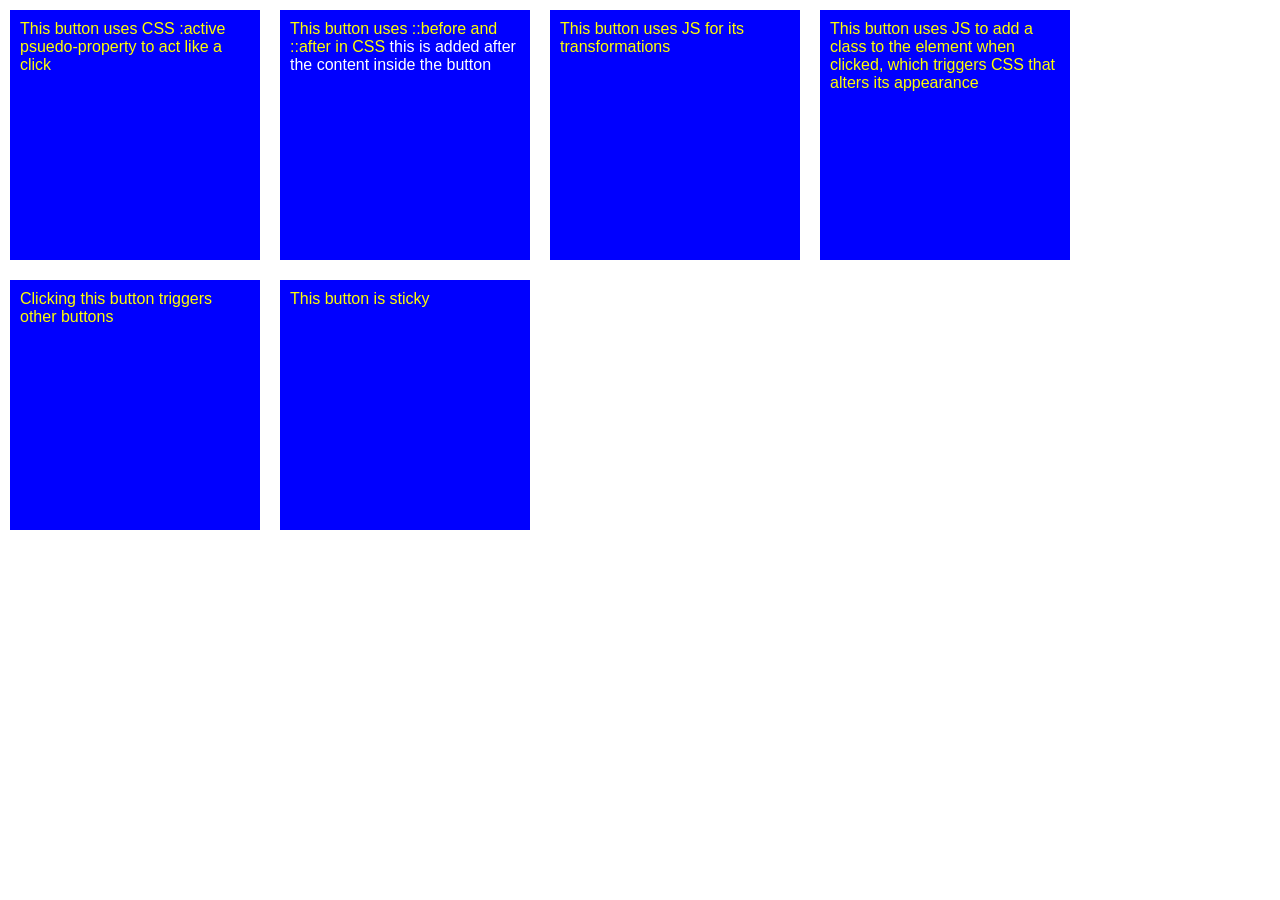
==== person_1/index.html @ cc3590e3 "initial" ====
<!DOCTYPE html>
<html>

<head>
    <title>50 Results Charrette</title>
    <meta charset="utf-8" />
    <link rel="stylesheet" href="assets/main.css" type="text/css" />

    <!-- jquery -->
    <script src="https://code.jquery.com/jquery-1.10.2.js"></script>
    <script src="assets/script.js"></script>

</head>

<body>
  <div class="container">
    <!-- item 1 -->
    <div class="item" id="button-1">
        This button uses CSS :active psuedo-property to act like a click
    </div>
    <!-- item 2 -->
    <div class="item" id="button-2">
        This button uses ::before and ::after in CSS
    </div>
    <!-- item 3 -->
    <div class="item" id="button-3">
        This button uses JS for its transformations
    </div>
    <!-- item 4 -->
    <div class="item" id="button-4">
        This button uses JS to add a class to the element when clicked, which triggers CSS that alters its appearance
    </div>
    <!-- item 5 -->
    <div class="item" id="button-5">
        Clicking this button triggers other buttons
    </div>
    <!-- item 6 -->
    <div class="item" id="button-6">
        This button is sticky
    </div>
  </div>
</body>
</html>
---- person_1/assets/main.css ----
/* reset padding and margins */

* {
	margin: 0px;
	padding: 0px;
}

body {
	font-family: helvetica, arial, sans-serif;
}

/* container */

.container {
	position: relative;
}

/* items */

.item {
	height: 250px;
	width: 250px;
	background: blue;
	color: yellow;
	margin: 10px;
	padding: 10px;
	box-sizing: border-box;
	float: left; 
	transition: all 500ms ease; 

	cursor: pointer;
}

/* example button 1 */

#button-1:hover {
	transform: rotate(90deg) scale(1.5);
	opacity: .3;
}

#button-1:active {
	background: pink;
	opacity: 1;
}

/* example button 2 */

#button-2::after {
	content: 'this is added after the content inside the button';
	color: white;
}


#button-2:hover::after {
	content: 'this text changes on hover';
	color: red;
}

/* example button 3 is changed only via js */

/* example button 4 */
#button-4.gradient-background {
	background: linear-gradient(blue, pink);
	color: transparent;
}

/* example button 5 */
.circle {
	border-radius: 125px;
}

/* example button 6 */
#button-6{
	transition: none; 
}
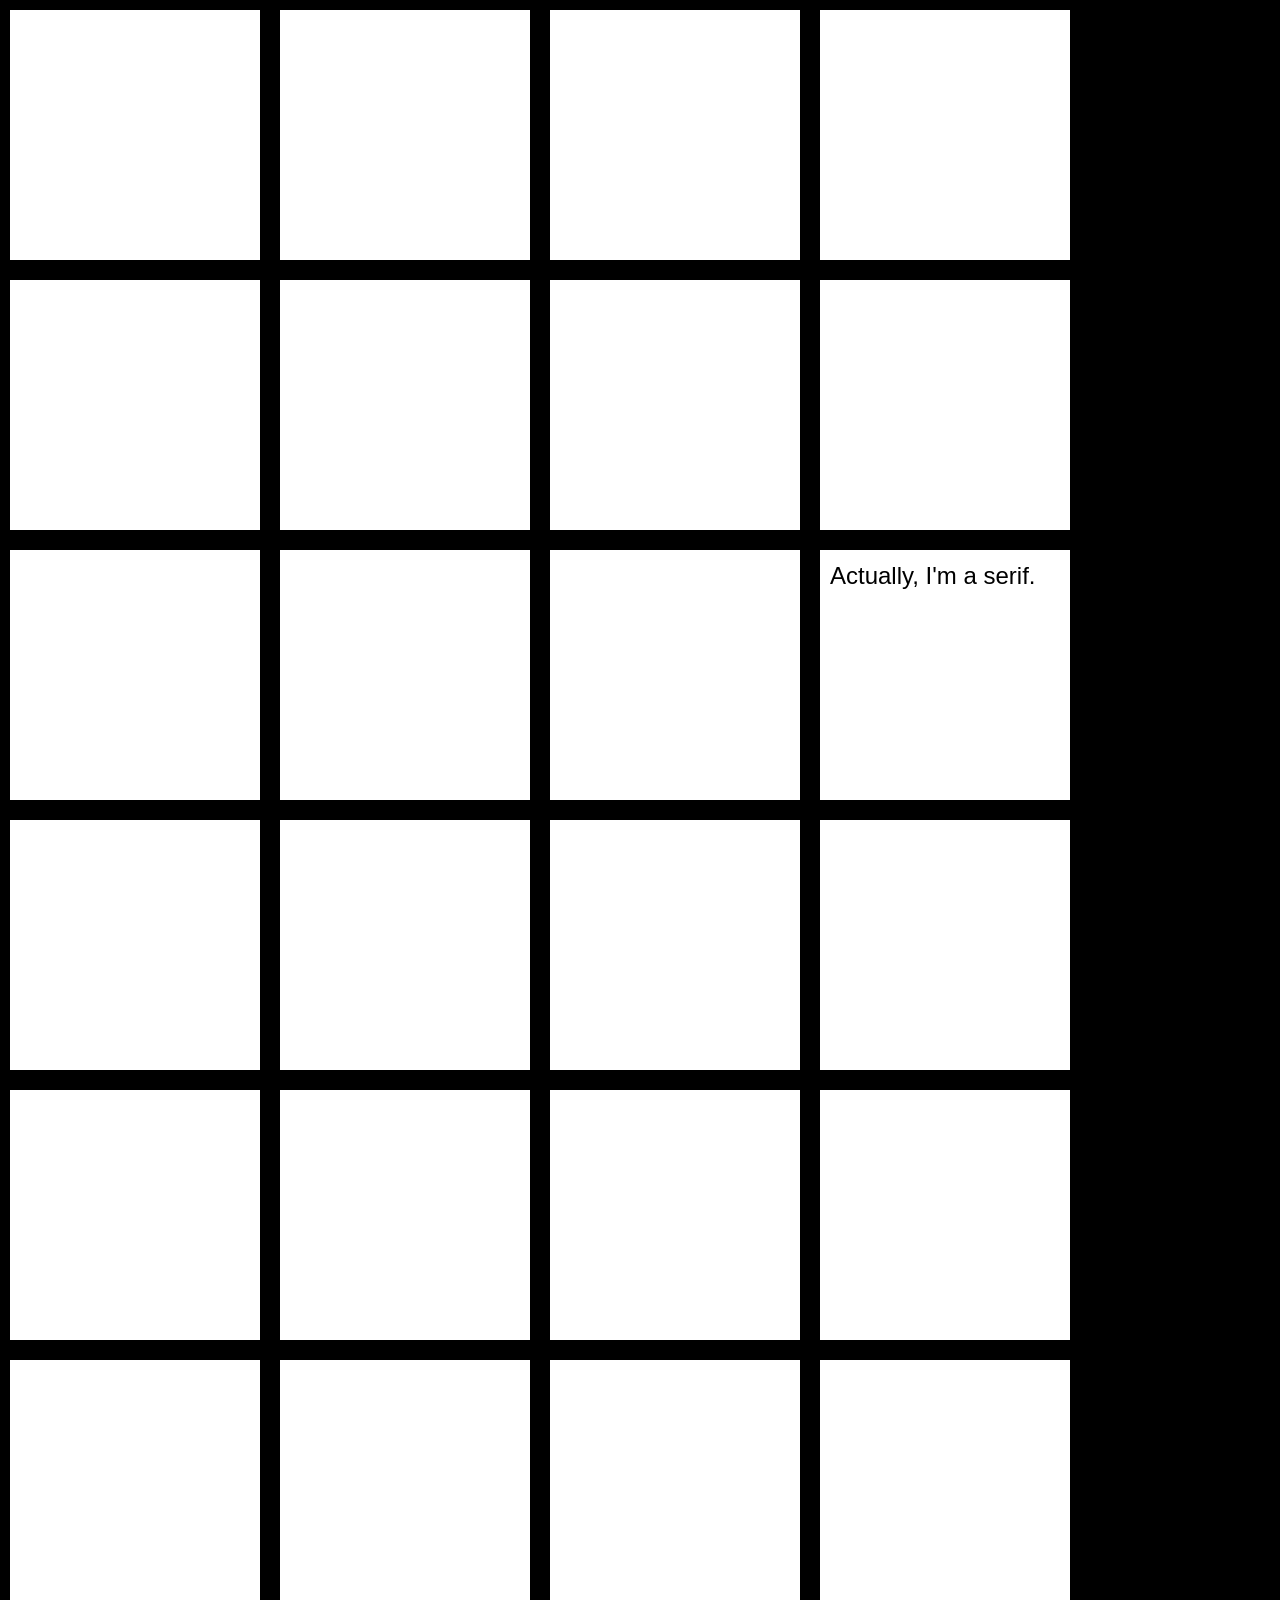
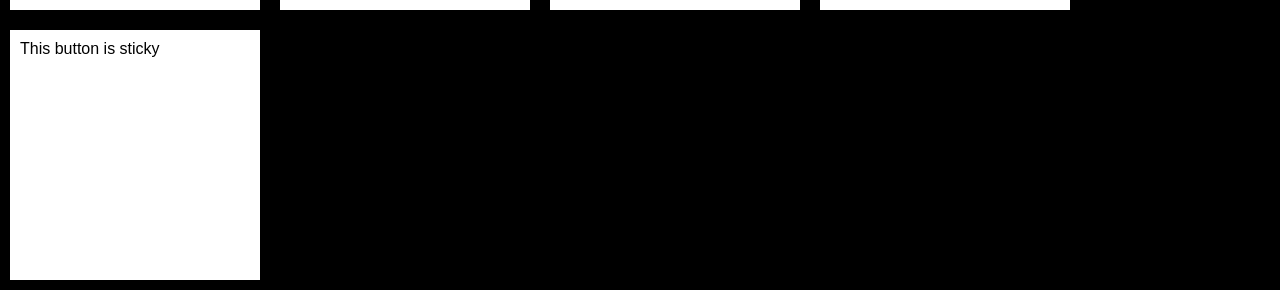
==== commit 1f0d834e: "person1 done" ====
--- a/person_1/index.html
+++ b/person_1/index.html
@@ -15,30 +15,113 @@
 
 <body>
   <div class="container">
-    <!-- item 1 -->
+
     <div class="item" id="button-1">
-        This button uses CSS :active psuedo-property to act like a click
+        <!-- This button uses CSS :active psuedo-property to act like a click -->
     </div>
-    <!-- item 2 -->
+
     <div class="item" id="button-2">
-        This button uses ::before and ::after in CSS
+        <!-- This button uses ::before and ::after in CSS -->
     </div>
-    <!-- item 3 -->
+
     <div class="item" id="button-3">
-        This button uses JS for its transformations
+        <!-- This button uses JS for its transformations -->
     </div>
-    <!-- item 4 -->
+
     <div class="item" id="button-4">
-        This button uses JS to add a class to the element when clicked, which triggers CSS that alters its appearance
+        <!-- This button uses JS to add a class to the element when clicked, which triggers CSS that alters its appearance -->
     </div>
-    <!-- item 5 -->
+
     <div class="item" id="button-5">
-        Clicking this button triggers other buttons
+        <!-- Clicking this button triggers other buttons -->
     </div>
-    <!-- item 6 -->
+
     <div class="item" id="button-6">
+        <!-- This button is sticky -->
+    </div>
+
+    <div class="item" id="button-7">
+        <!-- bright -->
+    </div>
+
+    <div class="item" id="button-8">
+        <!-- all circle -->
+    </div>
+
+    <div class="item" id="button-9">
+        <!-- turn black -->
+    </div>
+
+    <div class="item" id="button-10">
+        <!-- dots -->
+    </div>
+
+    <div class="item" id="button-11">
+
+        <!-- blur -->
+    </div>
+
+    <div class="item" id="button-12">
+        <span>  Actually, I'm a serif.</span>
+        <!-- fontchange -->
+    </div>
+
+    <div class="item" id="button-13">
+        <!-- everybody narrow -->
+    </div>
+
+    <div class="item" id="button-14">
+        <!-- everybody short -->
+    </div>
+
+    <div class="item" id="button-15">
+        <!-- hide -->
+    </div>
+
+    <div class="item" id="button-16">
+        <!-- all black -->
+    </div>
+
+    <div class="item" id="button-17">
+        <!-- go width -->
+    </div>
+
+    <div class="item" id="button-18">
+        <!-- margin left -->
+    </div>
+
+    <div class="item" id="button-19">
+        <!-- launch -->
+    </div>
+
+    <div class="item" id="button-20">
+        <!-- launch back -->
+    </div>
+
+    <div class="item" id="button-21">
+        <!-- changeBackground -->
+    </div>
+
+    <div class="item" id="button-22">
+        <!-- This button is sticky -->
+    </div>
+
+    <div class="item" id="button-23">
+        <!-- This button is sticky -->
+    </div>
+
+    <div class="item" id="button-24">
+        <!-- This button is sticky -->
+    </div>
+
+    <div class="item" id="button-25">
         This button is sticky
     </div>
+
+
+
+
+
   </div>
 </body>
-</html>+</html>
--- a/person_1/assets/main.css
+++ b/person_1/assets/main.css
@@ -7,6 +7,7 @@
 
 body {
 	font-family: helvetica, arial, sans-serif;
+	background-color: black;
 }
 
 /* container */
@@ -20,16 +21,46 @@
 .item {
 	height: 250px;
 	width: 250px;
-	background: blue;
-	color: yellow;
+	background: white;
+	color: black;
 	margin: 10px;
 	padding: 10px;
 	box-sizing: border-box;
-	float: left; 
-	transition: all 500ms ease; 
+	float: left;
+	transition: all 500ms ease;
 
 	cursor: pointer;
 }
+
+.changeWidth{
+	width:100px;
+}
+
+.changeHeight{
+	height:100px;
+}
+
+.hide{
+	opacity: 0.05;
+}
+
+.black{
+ background: black;
+}
+
+
+span{
+	text-align: center;;
+	display: table-cell;
+  vertical-align: middle;
+	display: inline-block;
+}
+
+.launch{
+	margin-top: 300px;
+	transition: all ease 8s;
+}
+
 
 /* example button 1 */
 
@@ -46,14 +77,14 @@
 /* example button 2 */
 
 #button-2::after {
-	content: 'this is added after the content inside the button';
+	content: 'this is the real secret';
 	color: white;
 }
 
 
 #button-2:hover::after {
-	content: 'this text changes on hover';
-	color: red;
+	content: 'this is a secret';
+	color: black;
 }
 
 /* example button 3 is changed only via js */
@@ -70,6 +101,155 @@
 }
 
 /* example button 6 */
-#button-6{
-	transition: none; 
-}
+#button-6:active{
+	transition: none;
+	transform: scale(0.2);
+}
+
+#button-7:hover{
+	box-shadow: 0px 0px 51px 3px rgba(255,242,0,1);
+}
+
+#button-8{
+	transition: none;
+
+}
+
+#button-9:hover{
+	background: black;
+}
+
+#button-10:hover{
+	border-style: dotted;
+	border-width: 20px;
+}
+
+#button-11:hover{
+	filter: blur(15px);
+}
+
+#button-12{
+	font-size: 24px;
+}
+
+#button-12:hover{
+	font-family: serif;
+}
+
+#button-13:hover{
+	/* background: black; */
+}
+
+#button-14:hover{
+	/* background: black; */
+}
+#button-15:hover{
+	/* background: black; */
+}
+
+#button-16 .black{
+	background: black;
+}
+
+#button-17:active{
+
+	width: 10000px;
+	transition: 14s all ease;
+}
+
+#button-18:hover{
+	margin-left: 20px;
+}
+
+#button-18:active{
+	margin-left: 40px;
+	background: red;
+}
+
+#button-19:hover{
+	margin-top: 20px;
+}
+
+#button-20:hover{
+	margin-top: 20px;
+}
+
+#button-22:hover {
+  animation: shake 0.82s cubic-bezier(.36,.07,.19,.97) both;
+  transform: translate3d(0, 0, 0);
+  backface-visibility: hidden;
+  perspective: 1000px;
+}
+
+@keyframes shake {
+  10%, 90% {
+    transform: translate3d(-1px, 0, 0);
+  }
+
+  20%, 80% {
+    transform: translate3d(2px, 0, 0);
+  }
+
+  30%, 50%, 70% {
+    transform: translate3d(-4px, 0, 0);
+  }
+
+  40%, 60% {
+    transform: translate3d(4px, 0, 0);
+  }
+}
+
+#button-23 {
+}
+
+#button-23:hover {
+      width: 0;
+      height: 0;
+      border-left: 50px solid transparent;
+      border-right: 50px solid transparent;
+      border-top: 100px solid white;
+      /* position: absolute; */
+      /* content: ""; */
+      top: 30px;
+      left: -50px;
+}
+
+#button-24:active {
+  animation-fill-mode: both;
+  animation: rotate 0.2s infinite linear;
+  /* border: 70px dotted black; */
+  border-color:transparent black transparent black;
+  /* border-radius:50%; */
+  bottom: 0;
+  /* content: ""; */
+  display: block;
+  /* height: 30px; */
+  /* left: 0; */
+  margin-left: 10px;
+  overflow: hidden;
+  /* position: fixed; */
+  /* right: 0; */
+  /* top: 0; */
+  /* width: 30px; */
+  /* z-index: -1; */
+}
+
+@-webkit-keyframes rotate
+{
+  0% {
+    -webkit-transform: rotate(0deg);
+  }
+  100% {
+    -webkit-transform: rotate(360deg);
+  }
+}
+
+@keyframes rotate
+{
+  0% {
+    transform: rotate(0deg);
+  }
+  100% {
+    transform: rotate(360deg);
+  }
+}
